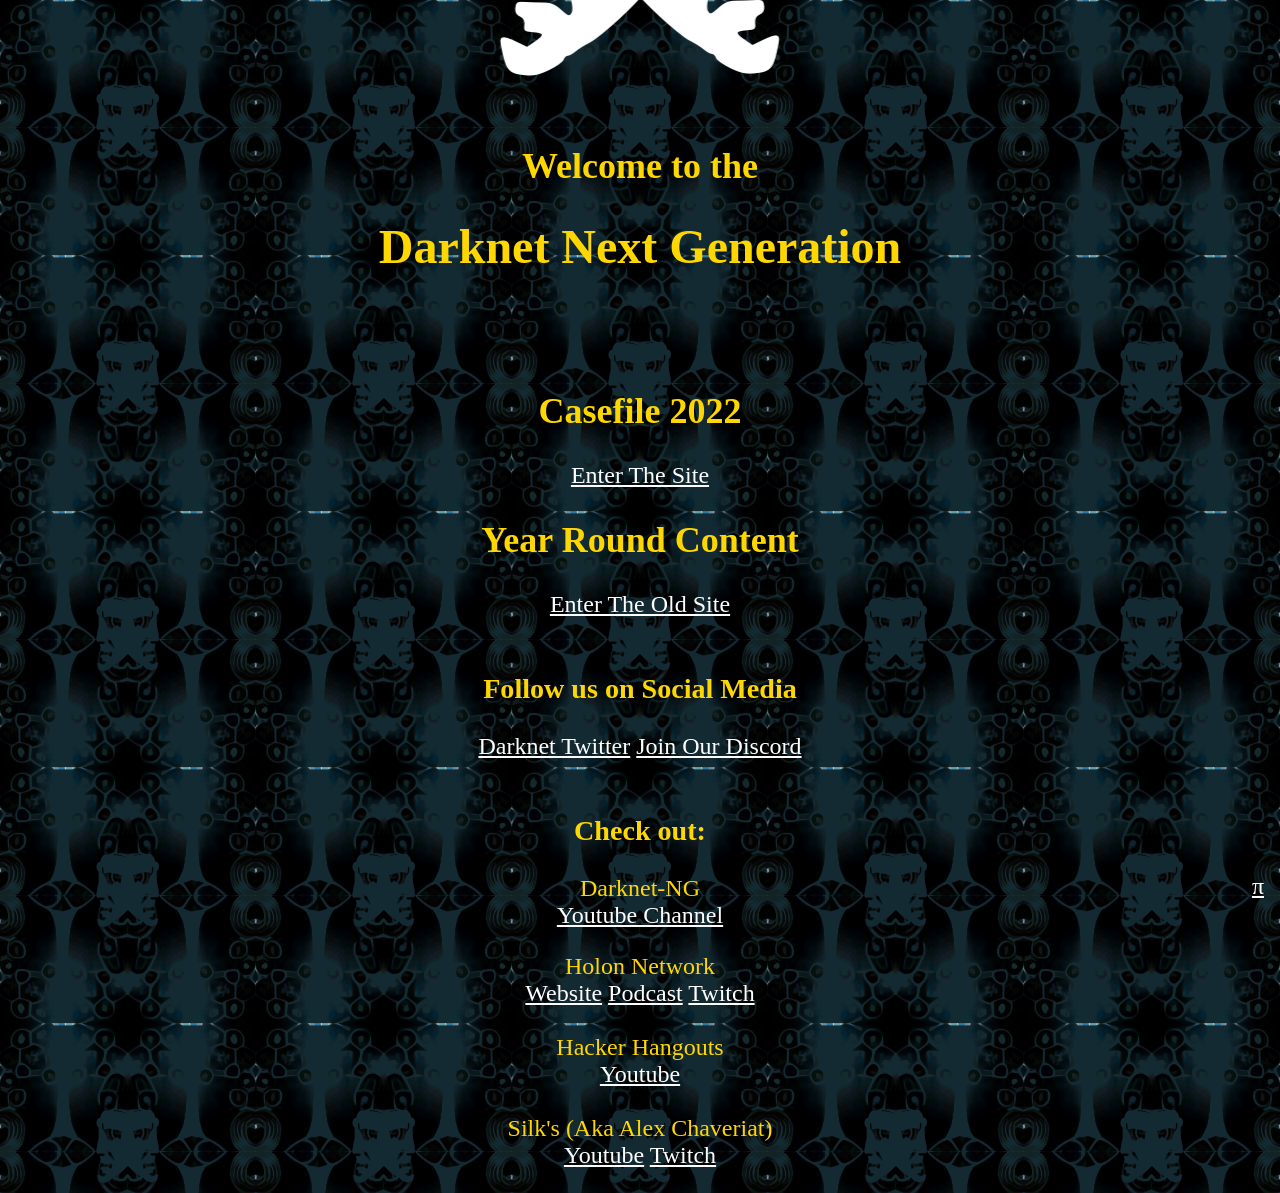
==== index.html @ 9c76c151 "Fix discord link again" ====
<!DOCTYPE html>
<head>
<!-- <link rel='stylesheet' href='//cdn.jsdelivr.net/npm/hack-font@3.3.0/build/web/hack.css'> -->
<link rel="preconnect" href="https://fonts.googleapis.com">
<link rel="preconnect" href="https://fonts.gstatic.com" crossorigin>
<link href="https://fonts.googleapis.com/css2?family=Amatic+SC:wght@700&family=Caveat:wght@700&display=swap" rel="stylesheet">
</head
<html>
<style>
body, html {
  height: 100%;
  margin: 0;
  color: gold;
  font-size: 24px;
}

body {
  background-image: url("darknet-website-files-2022/gradient_bg11.png");
}

a:link {
  color: white;
}

a:visited {
  color: skyblue;
}

.topleft {
  position: absolute;
  top: 0;
  left: 16px;
}

.bottomright {
  position: absolute;
  bottom: 0;
  right: 16px;
}

.middle {
  position: absolute;
  top: 50%;
  left: 50%;
  transform: translate(-50%, -50%);
  text-align: center;
}

hr {
  margin: auto;
  width: 40%;
}
</style>


<body>

<div class="bgimg">
  <div class="topleft">
  </div>
  <div class="middle">
    <img src="darknet-website-files-2022/Daemon-face33-w.png" alt="Darknet Next Generation">
    <!-- Shout-out to https://twitter.com/h3ckseven for this years Theme "90's Computing" -->
    <h2>Welcome to the</h2>
    <h1>Darknet Next Generation</h1>
    <!--  <iframe width="560" height="315" src="https://www.youtube.com/embed/3yivKn5HwSE" title="YouTube video player" frameborder="0" allow="accelerometer; autoplay; clipboard-write; encrypted-media; gyroscope; picture-in-picture" allowfullscreen></iframe> -->
    <br />
    <br />
    <h2> Casefile 2022 </h2>
    <a href="https://darknet-ng-11-casefile.ctfd.io/">Enter The Site</a>
    <h2> Year Round Content </h2>
    <!-- <h3> Under Maintenance </h3> -->
    <a href="https://darknet-ng-continual.ctfd.io/">Enter The Old Site</a>
    <br />
    <br />
    <h3> Follow us on Social Media </h3>
    <a href="https://twitter.com/DCDarknet">Darknet Twitter</a>
    <a href="https://discord.gg/BgQMDABx3v">Join Our Discord</a>
    <br />
    <br />
    <h3>Check out: </h3>
    <bold>Darknet-NG</bold>
    <br />
    <a href="https://www.youtube.com/channel/UCaWK1hNtJC2UsYEuXTAb53Q">Youtube Channel</a>
    <p>
    <bold>Holon Network</bold>
    <br />
    <a href="https://holon.network/">Website</a>
    <a href="https://holonnetwork.podbean.com/">Podcast</a>
    <!-- Lots of Hints on this Podcast -->
    <a href="https://www.twitch.tv/holonnetwork">Twitch </a>
    <!-- Shout out to Digital_Tinker for being a weekly Host for the last 3 years-->
    <br />
    <br />
    <bold>Hacker Hangouts</bold>
    <br />
    <a href="https://www.youtube.com/channel/UCGbGO7Ccpi21gi0xqGwHSyQ">Youtube</a>
    <br />
    <br />
    <bold>Silk's (Aka Alex Chaveriat)</bold>
    <br />
    <a href="https://www.youtube.com/c/AlexChaveriat">Youtube</a>
    <a href="https://www.twitch.tv/alexchaveriat">Twitch </a>
    <!-- Hacker Hangouts and More -->
  </p>
  </div>
  <div class="bottomright">
       <a href="darknet-website-files-2022/hint-2022-30db.mp3">&#960;</a>
  </div>
  <!-- what does this link go to https://youtu.be/rZRb_JeBLus -->
</div>
<div class="middle">

</div>
</body>
</html>
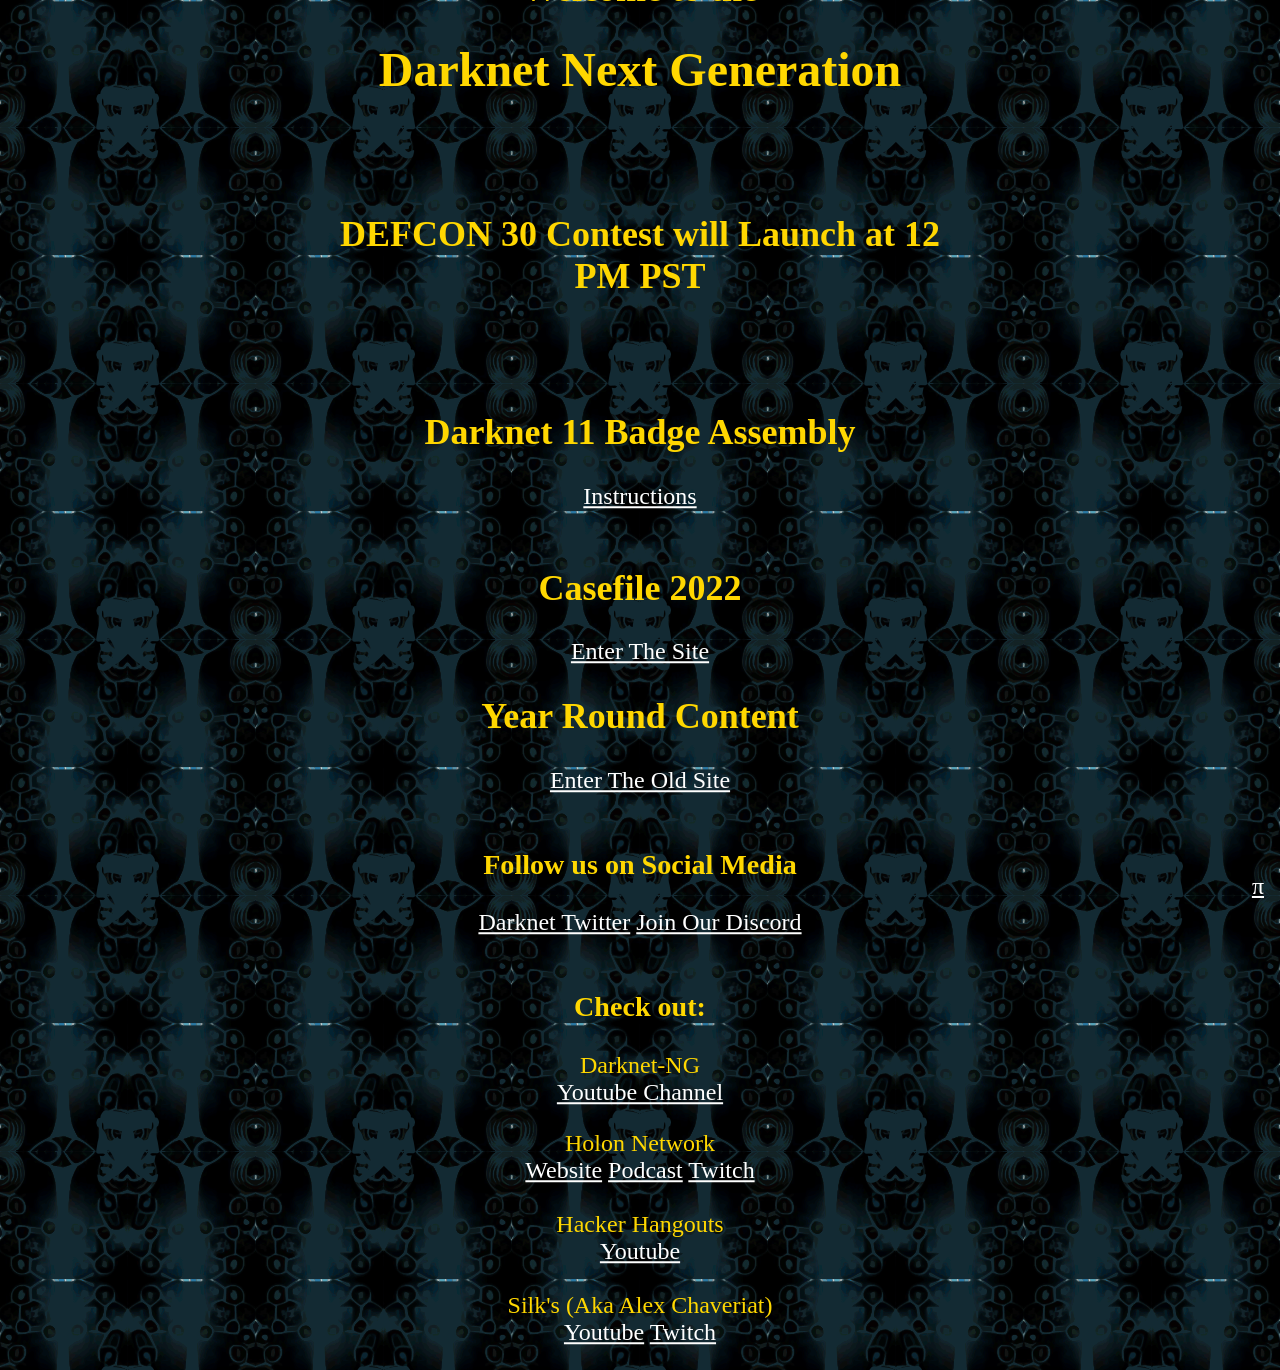
==== commit 8228b2dc: "Add Page for Badge" ====
--- a/index.html
+++ b/index.html
@@ -67,6 +67,13 @@
     <!--  <iframe width="560" height="315" src="https://www.youtube.com/embed/3yivKn5HwSE" title="YouTube video player" frameborder="0" allow="accelerometer; autoplay; clipboard-write; encrypted-media; gyroscope; picture-in-picture" allowfullscreen></iframe> -->
     <br />
     <br />
+    <h2> DEFCON 30 Contest will Launch at 12 PM PST </h2>
+    <br />
+    <br />
+    <h2> Darknet 11 Badge Assembly</h2>
+    <a href="https://github.com/darknet-ng/Darknet11-Badge">Instructions</a>
+    <br />
+    <br />
     <h2> Casefile 2022 </h2>
     <a href="https://darknet-ng-11-casefile.ctfd.io/">Enter The Site</a>
     <h2> Year Round Content </h2>
@@ -76,7 +83,7 @@
     <br />
     <h3> Follow us on Social Media </h3>
     <a href="https://twitter.com/DCDarknet">Darknet Twitter</a>
-    <a href="https://discord.gg/BgQMDABx3v">Join Our Discord</a>
+    <a href="https://discord.gg/uNCvJSWD">Join Our Discord</a>
     <br />
     <br />
     <h3>Check out: </h3>
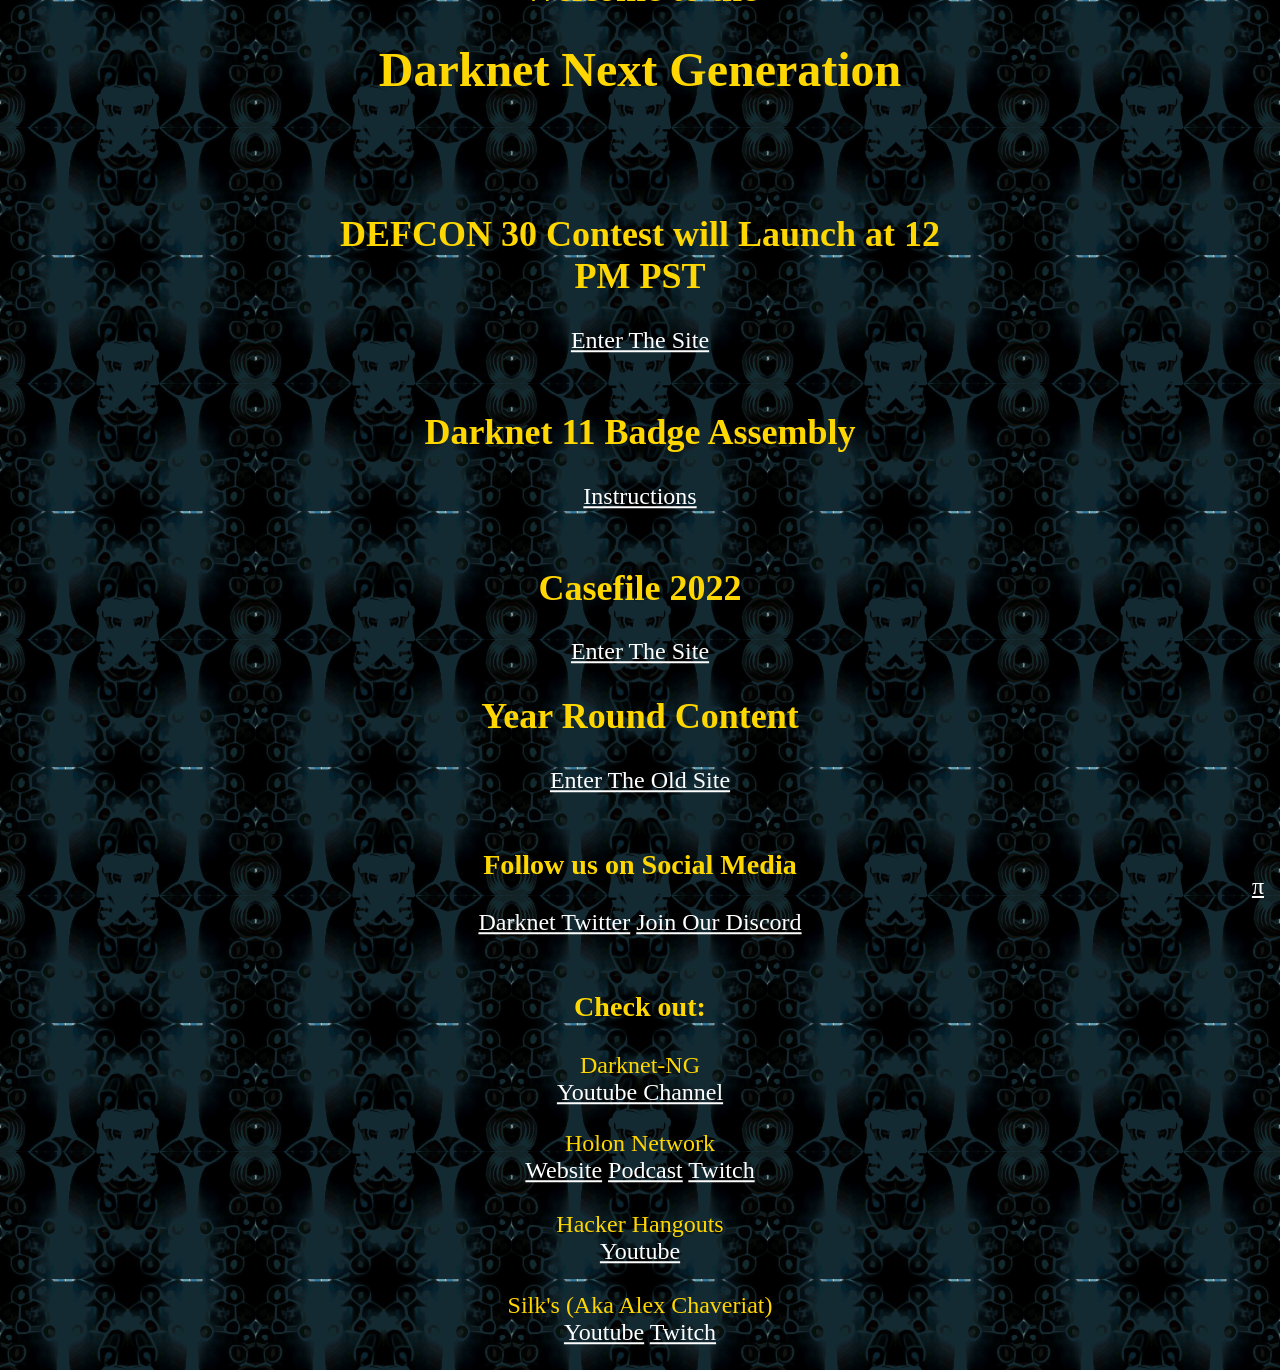
==== commit dce4294b: "Add link to DEFCON30 Ctfd" ====
--- a/index.html
+++ b/index.html
@@ -68,6 +68,7 @@
     <br />
     <br />
     <h2> DEFCON 30 Contest will Launch at 12 PM PST </h2>
+    <a href="https://darknet-ng-11.ctfd.io/">Enter The Site</a>
     <br />
     <br />
     <h2> Darknet 11 Badge Assembly</h2>
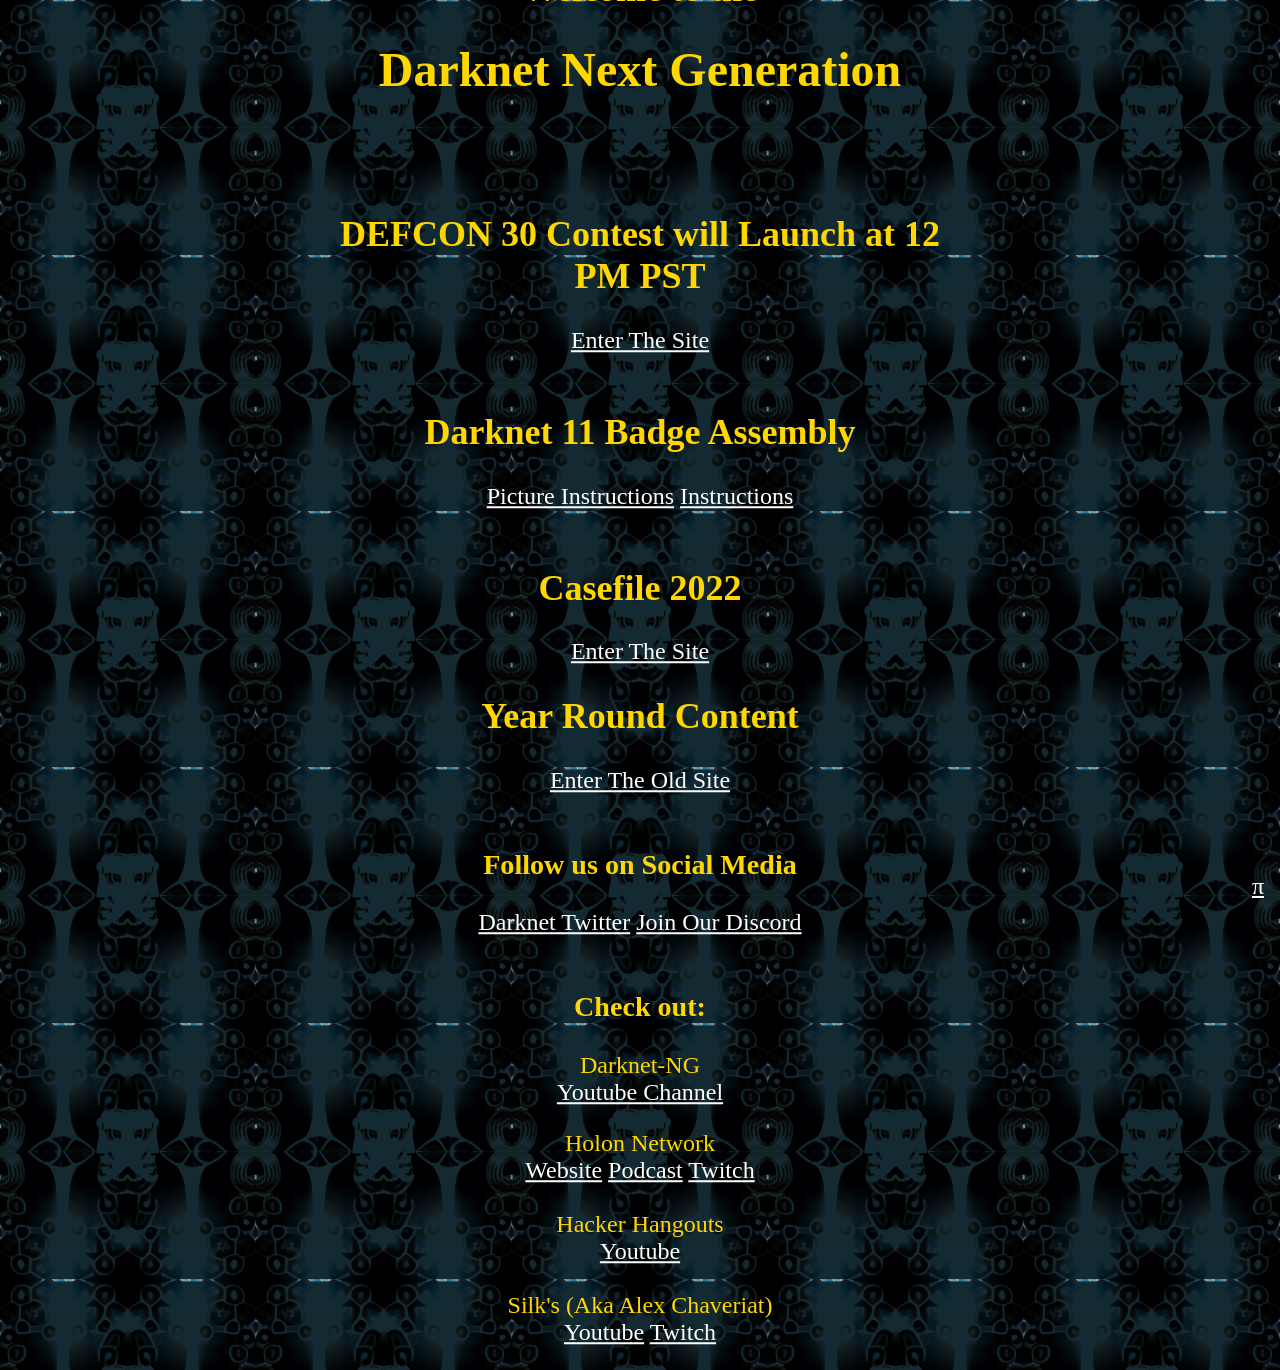
==== commit 49da9573: "Add other sites" ====
--- a/index.html
+++ b/index.html
@@ -72,7 +72,8 @@
     <br />
     <br />
     <h2> Darknet 11 Badge Assembly</h2>
-    <a href="https://github.com/darknet-ng/Darknet11-Badge">Instructions</a>
+    <a href="https://holon.network/index.php/2022/08/13/darknet-11-badge-assembly-instructions/"> Picture Instructions</a>
+    <a href="https://gulogulodesu.com/?p=119">Instructions</a>
     <br />
     <br />
     <h2> Casefile 2022 </h2>
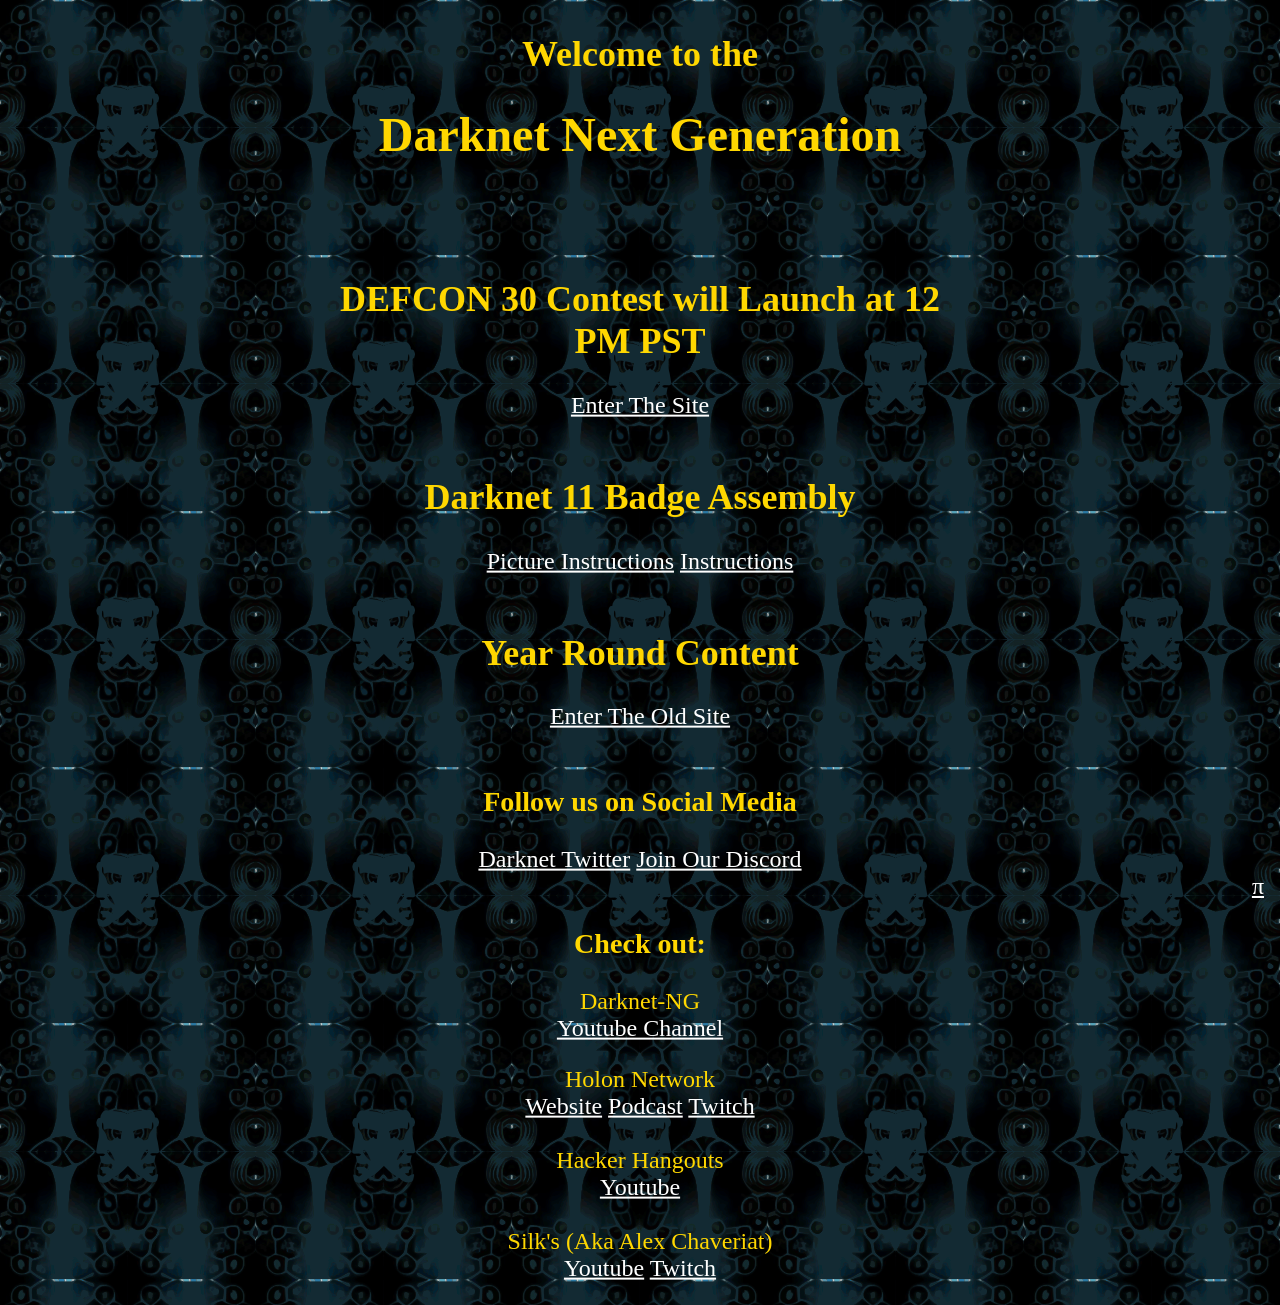
==== commit bbc1e83d: "Removed casefile link" ====
--- a/index.html
+++ b/index.html
@@ -76,8 +76,6 @@
     <a href="https://gulogulodesu.com/?p=119">Instructions</a>
     <br />
     <br />
-    <h2> Casefile 2022 </h2>
-    <a href="https://darknet-ng-11-casefile.ctfd.io/">Enter The Site</a>
     <h2> Year Round Content </h2>
     <!-- <h3> Under Maintenance </h3> -->
     <a href="https://darknet-ng-continual.ctfd.io/">Enter The Old Site</a>
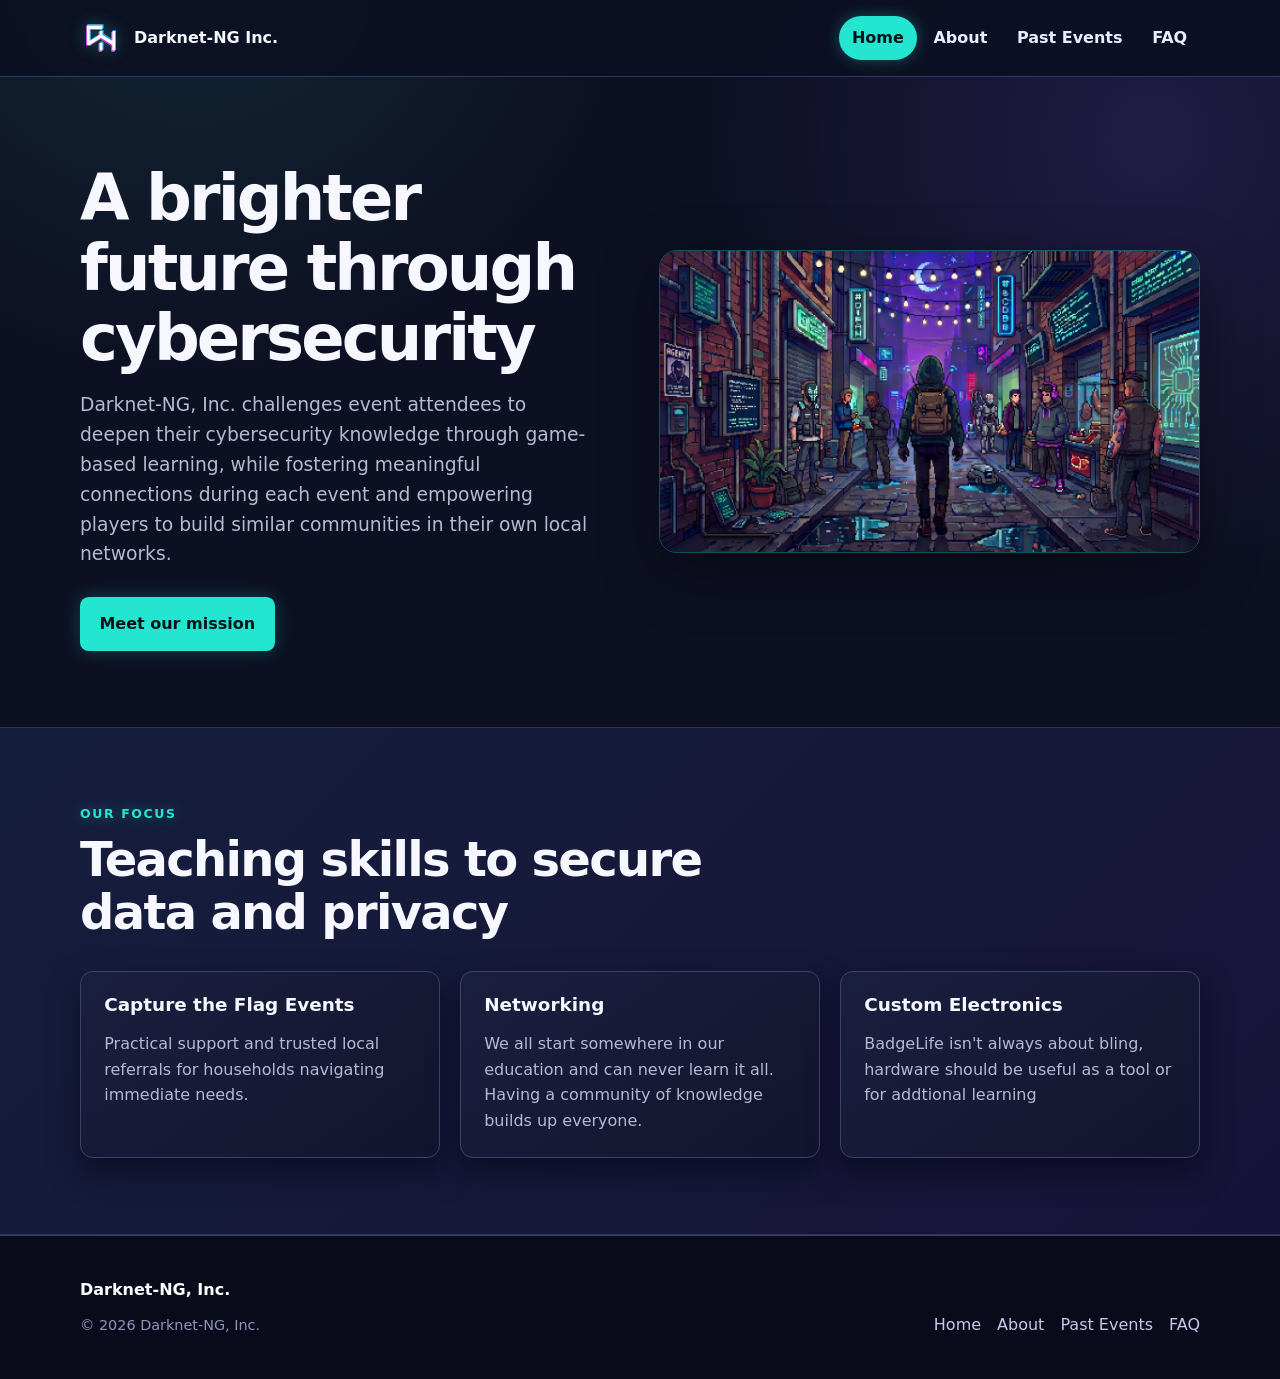
==== commit b00bef6e: "Update index.html" ====
--- a/index.html
+++ b/index.html
@@ -1,124 +1,82 @@
+<!doctype html>
+<html lang="en">
+<head>
+  <meta charset="utf-8">
+  <meta name="viewport" content="width=device-width, initial-scale=1">
+  <meta name="description" content="Darknet-NG">
+  <title>Darknet-NG | Home</title>
+  <link rel="icon" href="assets/images/logo.svg" type="image/svg+xml">
+  <link rel="stylesheet" href="assets/css/styles.css">
+</head>
+<body>
+  <a class="skip-link" href="#main-content">Skip to main content</a>
+  <header class="site-header">
+    <div class="header-inner">
+      <a class="brand" href="index.html" aria-label="Bright Horizons Collective home">
+        <img class="brand-mark" src="assets/images/logo.svg" alt="">
+        <span class="brand-text">Darknet-NG Inc.</span>
+      </a>
+      <button class="menu-toggle" type="button" aria-expanded="false" aria-controls="primary-navigation">Menu</button>
+      <nav id="primary-navigation" class="primary-navigation" aria-label="Primary navigation">
+        <ul>
+          <li><a class="active" href="index.html" aria-current="page">Home</a></li>
+          <li><a href="about.html">About</a></li>
+          <li><a href="events.html">Past Events</a></li>
+          <li><a href="faq.html">FAQ</a></li>
+        </ul>
+      </nav>
+    </div>
+  </header>
 
-<!DOCTYPE html>
-<head>
-<!-- <link rel='stylesheet' href='//cdn.jsdelivr.net/npm/hack-font@3.3.0/build/web/hack.css'> -->
-<link rel="preconnect" href="https://fonts.googleapis.com">
-<link rel="preconnect" href="https://fonts.gstatic.com" crossorigin>
-<link href="https://fonts.googleapis.com/css2?family=Amatic+SC:wght@700&family=Caveat:wght@700&display=swap" rel="stylesheet">
-</head
-<html>
-<style>
-body, html {
-  height: 100%;
-  margin: 0;
-  color: gold;
-  font-size: 24px;
-}
+  <main id="main-content">
+    <section class="hero container" aria-labelledby="home-title">
+      <div class="hero-copy">
+        <p class="eyebrow"></p>
+        <h1 id="home-title">A brighter future through cybersecurity</h1>
+        <p class="lead">Darknet-NG, Inc. challenges event attendees to deepen their cybersecurity knowledge through game-based learning, while fostering meaningful connections during each event and empowering players to build similar communities in their own local networks.</p>
+        <a class="button" href="about.html">Meet our mission</a>
+      </div>
+      <img class="hero-art" src="assets/images/Darknet-16bit-theme.jpeg" alt="Neighbors standing together beside a home, garden, and tree">
+    </section>
 
-body {
-  background-image: url("darknet-website-files-2022/gradient_bg11.png");
-}
+    <section class="section section-alt" aria-labelledby="focus-title">
+      <div class="container">
+        <div class="section-intro">
+          <p class="eyebrow">Our focus</p>
+          <h2 id="focus-title">Teaching skills to secure data and privacy</h2>
+        </div>
+        <div class="grid three-columns">
+          <article class="card">
+            <h3>Capture the Flag Events</h3>
+            <p>Practical support and trusted local referrals for households navigating immediate needs.</p>
+          </article>
+          <article class="card">
+            <h3>Networking</h3>
+            <p>We all start somewhere in our education and can never learn it all. Having a community of knowledge builds up everyone.</p>
+          </article>
+          <article class="card">
+            <h3>Custom Electronics</h3>
+            <p>BadgeLife isn't always about bling, hardware should be useful as a tool or for addtional learning</p>
+          </article>
+        </div>
+      </div>
+    </section>
+  </main>
 
-a:link {
-  color: white;
-}
-
-a:visited {
-  color: skyblue;
-}
-
-.topleft {
-  position: absolute;
-  top: 0;
-  left: 16px;
-}
-
-.bottomright {
-  position: absolute;
-  bottom: 0;
-  right: 16px;
-}
-
-.middle {
-  position: absolute;
-  top: 50%;
-  left: 50%;
-  transform: translate(-50%, -50%);
-  text-align: center;
-}
-
-hr {
-  margin: auto;
-  width: 40%;
-}
-</style>
-
-
-<body>
-
-<div class="bgimg">
-  <div class="topleft">
-  </div>
-  <div class="middle">
-    <img src="darknet-website-files-2022/Daemon-face33-w.png" alt="Darknet Next Generation">
-    <!-- Shout-out to https://twitter.com/h3ckseven for this years Theme "90's Computing" -->
-    <h2>Welcome to the</h2>
-    <h1>Darknet Next Generation</h1>
-    <!--  <iframe width="560" height="315" src="https://www.youtube.com/embed/3yivKn5HwSE" title="YouTube video player" frameborder="0" allow="accelerometer; autoplay; clipboard-write; encrypted-media; gyroscope; picture-in-picture" allowfullscreen></iframe> -->
-    <br />
-    <br />
-    <h2> DEFCON 30 Contest will Launch at 12 PM PST </h2>
-    <a href="https://darknet-ng-11.ctfd.io/">Enter The Site</a>
-    <br />
-    <br />
-    <h2> Darknet 11 Badge Assembly</h2>
-    <a href="https://holon.network/index.php/2022/08/13/darknet-11-badge-assembly-instructions/"> Picture Instructions</a>
-    <a href="https://gulogulodesu.com/?p=119">Instructions</a>
-    <br />
-    <br />
-    <h2> Year Round Content </h2>
-    <!-- <h3> Under Maintenance </h3> -->
-    <a href="https://darknet-ng-continual.ctfd.io/">Enter The Old Site</a>
-    <br />
-    <br />
-    <h3> Follow us on Social Media </h3>
-    <a href="https://twitter.com/DCDarknet">Darknet Twitter</a>
-    <a href="https://discord.gg/uNCvJSWD">Join Our Discord</a>
-    <br />
-    <br />
-    <h3>Check out: </h3>
-    <bold>Darknet-NG</bold>
-    <br />
-    <a href="https://www.youtube.com/channel/UCaWK1hNtJC2UsYEuXTAb53Q">Youtube Channel</a>
-    <p>
-    <bold>Holon Network</bold>
-    <br />
-    <a href="https://holon.network/">Website</a>
-    <a href="https://holonnetwork.podbean.com/">Podcast</a>
-    <!-- Lots of Hints on this Podcast -->
-    <a href="https://www.twitch.tv/holonnetwork">Twitch </a>
-    <!-- Shout out to Digital_Tinker for being a weekly Host for the last 3 years-->
-    <br />
-    <br />
-    <bold>Hacker Hangouts</bold>
-    <br />
-    <a href="https://www.youtube.com/channel/UCGbGO7Ccpi21gi0xqGwHSyQ">Youtube</a>
-    <br />
-    <br />
-    <bold>Silk's (Aka Alex Chaveriat)</bold>
-    <br />
-    <a href="https://www.youtube.com/c/AlexChaveriat">Youtube</a>
-    <a href="https://www.twitch.tv/alexchaveriat">Twitch </a>
-    <!-- Hacker Hangouts and More -->
-  </p>
-  </div>
-  <div class="bottomright">
-       <a href="darknet-website-files-2022/hint-2022-30db.mp3">&#960;</a>
-  </div>
-  <!-- what does this link go to https://youtu.be/rZRb_JeBLus -->
-</div>
-<div class="middle">
-
-</div>
+  <footer class="site-footer">
+    <div class="footer-inner">
+      <div>
+        <div class="footer-brand">Darknet-NG, Inc.</div>
+        <p class="copyright">© <span data-current-year>2026</span> Darknet-NG, Inc.</p>
+      </div>
+      <nav class="footer-navigation" aria-label="Footer navigation">
+        <a href="index.html">Home</a>
+        <a href="about.html">About</a>
+        <a href="events.html">Past Events</a>
+        <a href="faq.html">FAQ</a>
+      </nav>
+    </div>
+  </footer>
+  <script src="assets/js/main.js"></script>
 </body>
 </html>
--- a/assets/css/styles.css
+++ b/assets/css/styles.css
@@ -0,0 +1,141 @@
+:root {
+  --navy: #111126;
+  --teal: #24e6d0;
+  --teal-dark: #13b8ae;
+  --mint: #162040;
+  --gold: #ffd36b;
+  --ink: #edf2ff;
+  --paper: #171a35;
+  --muted: #b5bad2;
+  --line: #39436e;
+  --violet: #8d5cff;
+  --magenta: #f34fce;
+  --shadow: 0 14px 30px rgba(2, 4, 20, .5);
+}
+
+* { box-sizing: border-box; }
+html { scroll-behavior: smooth; }
+
+body {
+  margin: 0;
+  min-width: 320px;
+  color: var(--ink);
+  background:
+    radial-gradient(circle at 15% -5%, rgba(65, 238, 210, .11), transparent 28rem),
+    radial-gradient(circle at 90% 10%, rgba(141, 92, 255, .15), transparent 28rem),
+    #0d1023;
+  font-family: Inter, ui-sans-serif, system-ui, -apple-system, BlinkMacSystemFont, "Segoe UI", sans-serif;
+  line-height: 1.6;
+}
+
+img { display: block; max-width: 100%; }
+a { color: inherit; }
+
+.skip-link {
+  position: fixed;
+  z-index: 100;
+  top: .75rem;
+  left: .75rem;
+  transform: translateY(-180%);
+  padding: .7rem 1rem;
+  border: 1px solid var(--teal);
+  border-radius: .4rem;
+  color: #07121c;
+  background: var(--teal);
+  font-weight: 800;
+  text-decoration: none;
+}
+.skip-link:focus { transform: translateY(0); }
+
+.container, .header-inner, .footer-inner { width: min(1120px, calc(100% - 2rem)); margin: 0 auto; }
+.narrow { width: min(760px, 100%); }
+
+.site-header {
+  position: sticky;
+  z-index: 10;
+  top: 0;
+  background: rgba(13, 16, 35, .9);
+  border-bottom: 1px solid rgba(57, 67, 110, .8);
+  backdrop-filter: blur(12px);
+}
+
+.header-inner { display: flex; min-height: 76px; align-items: center; justify-content: space-between; gap: 1rem; }
+.brand { display: inline-flex; flex-shrink: 0; align-items: center; gap: .75rem; color: #f6f7ff; font-weight: 800; text-decoration: none; }
+.brand-mark { width: 42px; height: 42px; filter: drop-shadow(0 0 8px rgba(36, 230, 208, .35)); }
+.brand-text { line-height: 1.05; }
+.brand-text small { display: block; margin-top: .25rem; color: var(--teal); font-size: .7rem; letter-spacing: .12em; text-transform: uppercase; }
+
+.primary-navigation ul, .footer-navigation { display: flex; align-items: center; gap: .25rem; margin: 0; padding: 0; list-style: none; }
+.primary-navigation a { display: block; padding: .55rem .8rem; border-radius: 999px; color: #e9edff; font-weight: 700; text-decoration: none; }
+.primary-navigation a:hover, .primary-navigation a:focus-visible, .primary-navigation a.active { color: #07121c; background: var(--teal); outline: none; box-shadow: 0 0 15px rgba(36, 230, 208, .3); }
+
+.menu-toggle { display: none; padding: .45rem .65rem; border: 1px solid var(--line); border-radius: .4rem; color: var(--ink); background: var(--paper); font: inherit; font-weight: 750; cursor: pointer; }
+main { min-height: 60vh; }
+
+.hero { display: grid; min-height: 590px; grid-template-columns: 1fr 1.05fr; align-items: center; gap: clamp(2rem, 5vw, 5.5rem); padding: 4.75rem 0; }
+.hero-copy { max-width: 620px; }
+.hero-art { width: 100%; border: 1px solid rgba(36, 230, 208, .32); border-radius: 1.1rem; filter: drop-shadow(0 18px 30px rgba(0, 0, 0, .38)); }
+
+.section { padding: 4.75rem 0; }
+.section-alt { background: linear-gradient(135deg, rgba(22, 32, 64, .88), rgba(24, 19, 59, .88)); border-top: 1px solid rgba(57, 67, 110, .65); border-bottom: 1px solid rgba(57, 67, 110, .65); }
+.page-intro { padding-bottom: 2.5rem; }
+.error-page { display: grid; min-height: 48vh; align-items: center; }
+
+.eyebrow { margin: 0 0 .6rem; color: var(--teal); font-size: .78rem; font-weight: 850; letter-spacing: .13em; text-shadow: 0 0 13px rgba(36, 230, 208, .38); text-transform: uppercase; }
+h1, h2, h3 { margin: 0 0 1rem; color: #f6f7ff; line-height: 1.1; }
+h1 { font-size: clamp(2.55rem, 5vw, 4.75rem); letter-spacing: -.045em; }
+h2 { font-size: clamp(2rem, 4vw, 3rem); letter-spacing: -.035em; }
+h3 { font-size: 1.15rem; }
+p { margin: 0 0 1rem; }
+.lead { max-width: 42rem; color: var(--muted); font-size: 1.17rem; }
+
+.button { display: inline-block; margin-top: .75rem; padding: .8rem 1.15rem; border: 1px solid rgba(36, 230, 208, .6); border-radius: .55rem; color: #07121c; background: var(--teal); box-shadow: 0 0 18px rgba(36, 230, 208, .24); font-weight: 800; text-decoration: none; }
+.button:hover, .button:focus-visible { background: #7af8e8; outline: 3px solid rgba(36, 230, 208, .2); outline-offset: 3px; }
+
+.section-intro { max-width: 45rem; margin-bottom: 2rem; }
+.grid { display: grid; gap: 1.25rem; }
+.three-columns { grid-template-columns: repeat(3, 1fr); }
+.card { padding: 1.45rem; border: 1px solid var(--line); border-radius: .8rem; background: linear-gradient(145deg, rgba(27, 31, 62, .95), rgba(19, 20, 46, .95)); box-shadow: var(--shadow); }
+.card p { margin-bottom: 0; color: var(--muted); }
+
+.event-list { display: grid; gap: 1rem; }
+.event { display: grid; grid-template-columns: 105px 1fr; overflow: hidden; border: 1px solid var(--line); border-radius: .8rem; background: var(--paper); box-shadow: var(--shadow); }
+.event-date { display: grid; place-items: center; padding: 1rem; color: #fff; background: linear-gradient(160deg, #24275a, #6b3cc8); font-weight: 800; text-align: center; }
+.event-date span { display: block; color: var(--gold); font-size: 1.75rem; line-height: 1; }
+.event-copy { padding: 1.35rem 1.5rem; }
+.event-copy h2 { margin-bottom: .35rem; font-size: 1.3rem; }
+.event-copy p { margin: 0; color: var(--muted); }
+
+.faq-list { display: grid; gap: .8rem; }
+details { padding: 1rem 1.15rem; border: 1px solid var(--line); border-radius: .65rem; background: linear-gradient(145deg, rgba(27, 31, 62, .95), rgba(19, 20, 46, .95)); }
+summary { color: #f6f7ff; font-weight: 750; cursor: pointer; }
+details p { margin: .75rem 0 0; color: var(--muted); }
+
+.site-footer { padding: 2.6rem 0; color: #c3cae9; background: #090b1a; border-top: 1px solid var(--line); }
+.footer-inner { display: flex; align-items: flex-end; justify-content: space-between; gap: 2rem; }
+.footer-brand { color: #fff; font-weight: 800; }
+.copyright { margin: .7rem 0 0; color: #8d96ba; font-size: .9rem; }
+.footer-navigation { flex-wrap: wrap; gap: 1rem; }
+.footer-navigation a { color: #c3cae9; text-decoration: none; }
+.footer-navigation a:hover, .footer-navigation a:focus-visible { color: var(--teal); }
+
+@media (max-width: 760px) {
+  .header-inner { position: relative; min-height: 68px; }
+  .menu-toggle { display: block; }
+  .primary-navigation { display: none; position: absolute; top: calc(100% + 1px); right: 0; left: 0; padding: .75rem 1rem 1rem; border-bottom: 1px solid var(--line); background: #10132a; box-shadow: var(--shadow); }
+  .primary-navigation.is-open { display: block; }
+  .primary-navigation ul { align-items: stretch; flex-direction: column; }
+  .primary-navigation a { padding: .7rem .8rem; }
+  .hero { min-height: auto; grid-template-columns: 1fr; padding: 3.4rem 0; }
+  .hero-art { width: min(530px, 100%); margin: 0 auto; }
+  .three-columns { grid-template-columns: 1fr; }
+  .footer-inner { align-items: flex-start; flex-direction: column; }
+}
+
+@media (max-width: 450px) {
+  .brand-text { font-size: .92rem; }
+  .brand-mark { width: 34px; height: 34px; }
+  .event { grid-template-columns: 82px 1fr; }
+  .event-date span { font-size: 1.4rem; }
+  .event-copy { padding: 1.2rem; }
+}
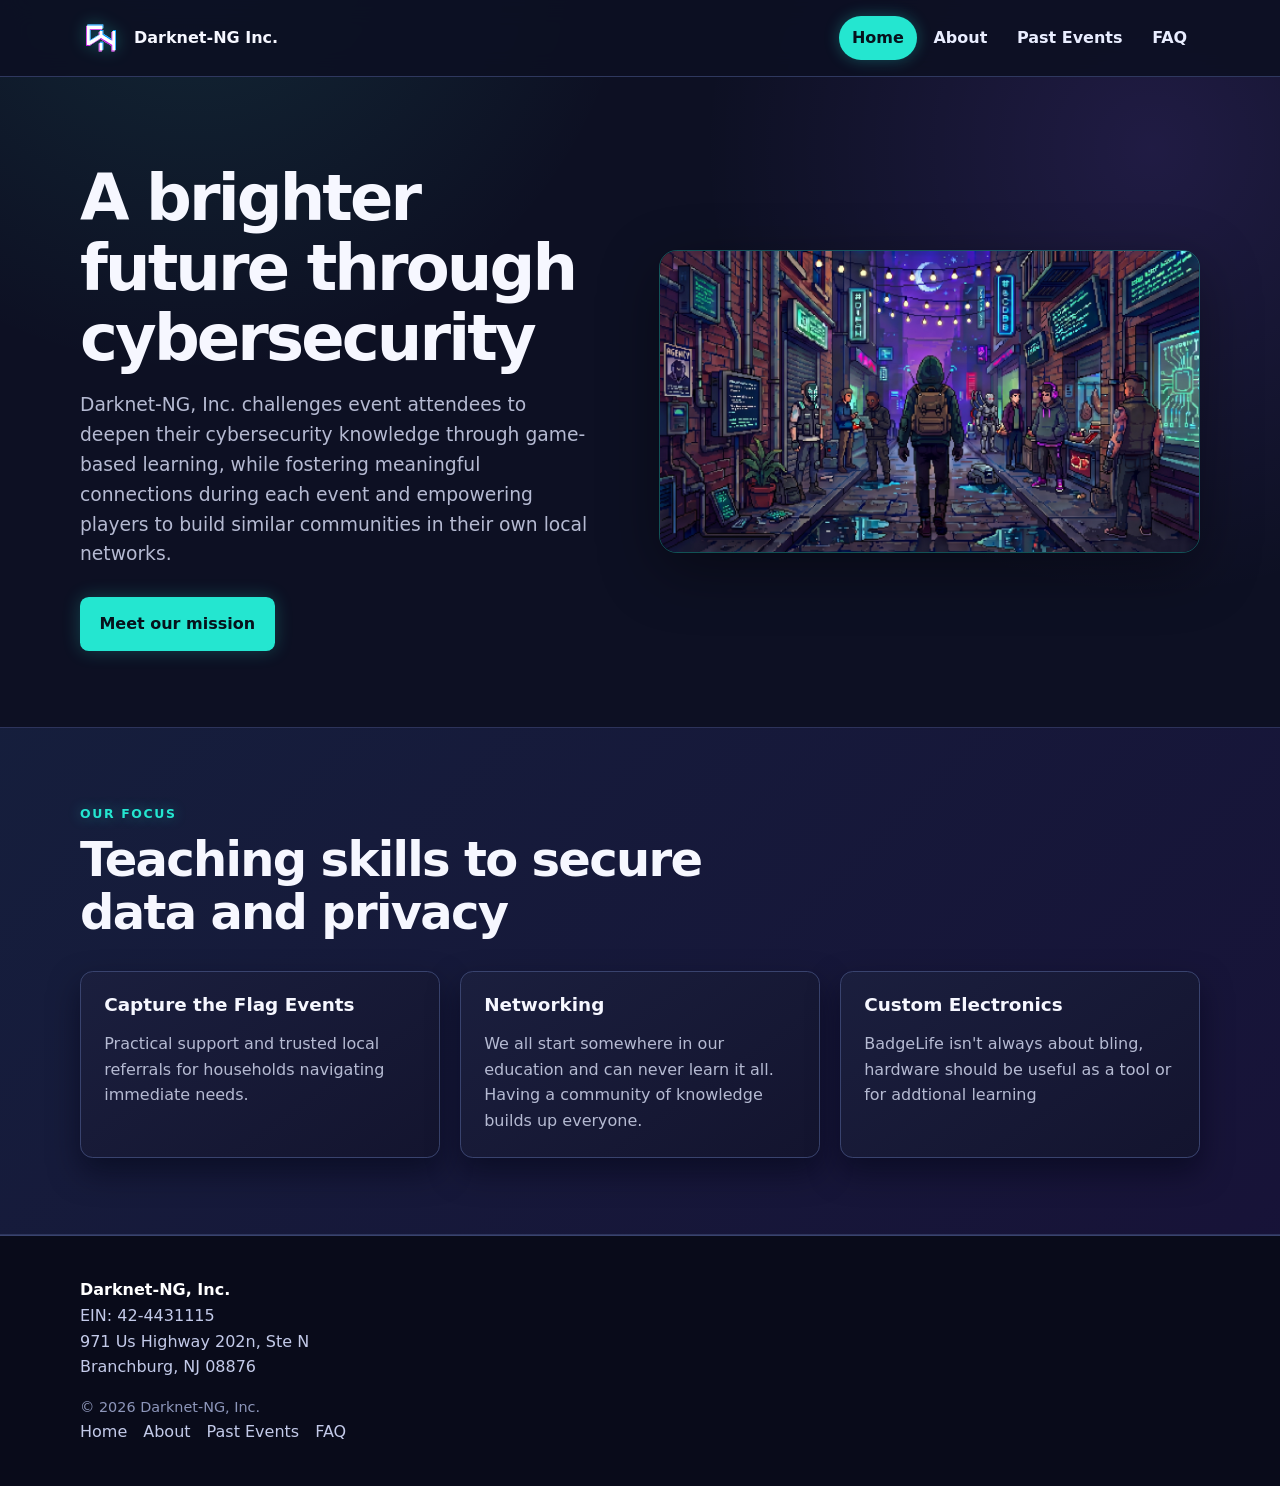
==== commit 54fb1096: "Update index.html Added Address" ====
--- a/index.html
+++ b/index.html
@@ -67,6 +67,9 @@
     <div class="footer-inner">
       <div>
         <div class="footer-brand">Darknet-NG, Inc.</div>
+        <div><p>EIN: 42-4431115<br>
+        971 Us Highway 202n, Ste N<br>
+        Branchburg, NJ 08876<br>
         <p class="copyright">© <span data-current-year>2026</span> Darknet-NG, Inc.</p>
       </div>
       <nav class="footer-navigation" aria-label="Footer navigation">
